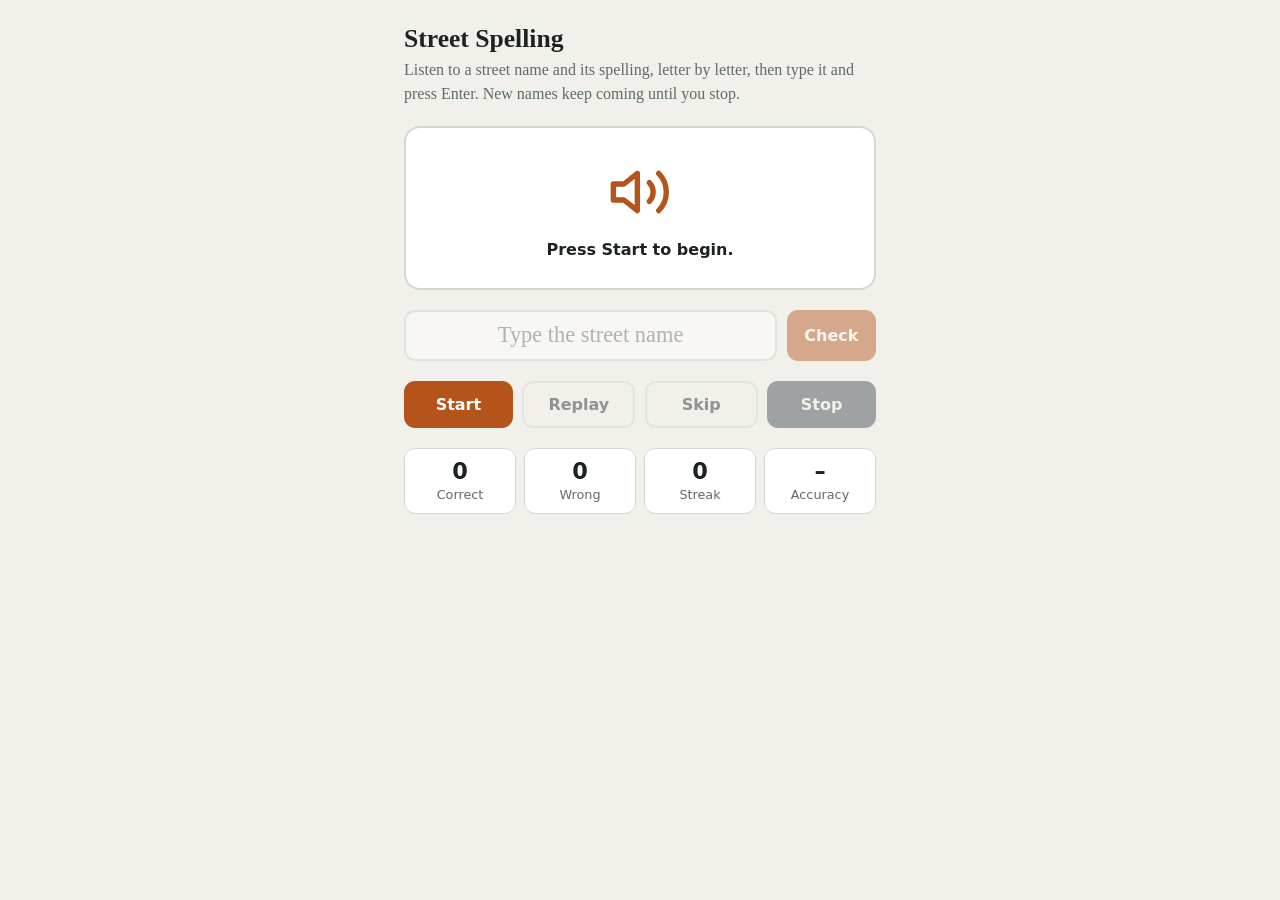
==== street.html @ 39b7fd70 "Chore: adding street spelling exercise." ====
<!DOCTYPE html>
<html lang="en">
<head>
<meta charset="utf-8">
<meta name="viewport" content="width=device-width, initial-scale=1, viewport-fit=cover">
<title>Street Spelling</title>
<style>
:root{
  box-sizing:border-box;
  padding-top:env(safe-area-inset-top,0px);padding-bottom:env(safe-area-inset-bottom,0px);
  --bg:#f1f0ea;--panel:#ffffff;--ink:#1d2321;--muted:#5f6b66;--line:#d3d8d2;
  --accent:#b4531a;--accent-ink:#ffffff;--ok:#1d7a4a;--bad:#b3261e;--stop:#3a4650;
}
@media (prefers-color-scheme:dark){
  :root:not([data-theme="light"]){
    --bg:#121715;--panel:#1b2220;--ink:#e9eeeb;--muted:#9aa8a2;--line:#2c3733;
    --accent:#f0a06a;--accent-ink:#1a0e05;--ok:#4cc38a;--bad:#ff8a80;--stop:#c3ced6;
  }
}
:root[data-theme="dark"]{
  --bg:#121715;--panel:#1b2220;--ink:#e9eeeb;--muted:#9aa8a2;--line:#2c3733;
  --accent:#f0a06a;--accent-ink:#1a0e05;--ok:#4cc38a;--bad:#ff8a80;--stop:#c3ced6;
}
html{scroll-padding-top:env(safe-area-inset-top,0px)}
*,*::before,*::after{box-sizing:inherit}
body{margin:0;background:var(--bg);color:var(--ink);font-family:Georgia,"Times New Roman",serif;min-height:100vh;display:flex;justify-content:center}
main{width:100%;max-width:32rem;padding:1.5rem 1.25rem 2rem;display:flex;flex-direction:column;gap:1.25rem}
h1{font-size:1.6rem;margin:0}
p.sub{margin:.25rem 0 0;color:var(--muted);line-height:1.5}
.stage{background:var(--panel);border:2px solid var(--line);border-radius:1rem;padding:1.5rem 1rem;text-align:center;transition:border-color .2s}
.stage.ok{border-color:var(--ok)}.stage.bad{border-color:var(--bad)}
.speaker{min-height:5rem;display:flex;align-items:center;justify-content:center;font-size:1.9rem;font-weight:700;word-break:break-word}
.speaker.ok{color:var(--ok)}.speaker.bad{color:var(--bad)}
.speaker svg{width:4rem;height:4rem;color:var(--accent)}
.playing svg{animation:pulse .7s ease-in-out infinite alternate}
@keyframes pulse{to{transform:scale(1.18)}}
@media (prefers-reduced-motion:reduce){.playing svg{animation:none}}
.msg{min-height:1.5rem;margin:.5rem 0 0;font-weight:600;font-family:system-ui,"Segoe UI",sans-serif}
.msg.ok{color:var(--ok)}.msg.bad{color:var(--bad)}
.row{display:flex;gap:.6rem}
input{flex:1;min-width:0;font:inherit;font-size:1.4rem;text-align:center;padding:.65rem;border-radius:.7rem;border:2px solid var(--line);background:var(--panel);color:var(--ink)}
input:disabled{opacity:.5}
button{font:inherit;font-family:system-ui,"Segoe UI",sans-serif;font-weight:700;border:0;border-radius:.7rem;padding:.75rem 1.1rem;cursor:pointer;background:var(--accent);color:var(--accent-ink)}
button.alt{background:transparent;color:var(--ink);border:2px solid var(--line)}
button.stop{background:var(--stop);color:var(--bg)}
button:disabled{opacity:.45;cursor:not-allowed}
:focus-visible{outline:3px solid var(--accent);outline-offset:2px}
.controls{display:flex;gap:.6rem;flex-wrap:wrap}
.controls button{flex:1}
.stats{display:grid;grid-template-columns:repeat(4,1fr);gap:.5rem;text-align:center;font-family:system-ui,"Segoe UI",sans-serif}
.stats div{background:var(--panel);border:1px solid var(--line);border-radius:.7rem;padding:.6rem .2rem}
.stats b{display:block;font-size:1.4rem}
.stats span{font-size:.8rem;color:var(--muted)}
.warn{color:var(--bad);font-size:.9rem;display:none;font-family:system-ui,sans-serif}
</style>
</head>
<body>
<main>
  <header>
    <h1>Street Spelling</h1>
    <p class="sub">Listen to a street name and its spelling, letter by letter, then type it and press Enter. New names keep coming until you stop.</p>
  </header>

  <section class="stage" id="stage" aria-live="polite">
    <div class="speaker" id="speaker"></div>
    <p class="msg" id="msg">Press Start to begin.</p>
  </section>

  <p class="warn" id="warn">This browser has no speech synthesis, so no audio can play.</p>

  <div class="row">
    <input id="answer" autocomplete="off" autocapitalize="words" spellcheck="false" aria-label="Spell the street name you heard" placeholder="Type the street name" disabled>
    <button id="check" disabled>Check</button>
  </div>

  <div class="controls">
    <button id="start">Start</button>
    <button id="replay" class="alt" disabled>Replay</button>
    <button id="skip" class="alt" disabled>Skip</button>
    <button id="stop" class="stop" disabled>Stop</button>
  </div>

  <div class="stats" aria-label="Score">
    <div><b id="sCorrect">0</b><span>Correct</span></div>
    <div><b id="sWrong">0</b><span>Wrong</span></div>
    <div><b id="sStreak">0</b><span>Streak</span></div>
    <div><b id="sAcc">–</b><span>Accuracy</span></div>
  </div>
</main>

<script>
(function(){
  var STREETS = ["Main Street","Maple Avenue","Oak Lane","Pine Street","Cedar Drive","Elm Street","Willow Court","Chestnut Street","Sycamore Road","Magnolia Boulevard","Walnut Avenue","Hickory Lane","Juniper Way","Birchwood Drive","Cypress Circle","Dogwood Trail","Rosewood Terrace","Lakeshore Drive","Riverside Avenue","Hillcrest Road","Sunset Boulevard","Broadway","Park Place","Washington Street","Lincoln Avenue","Jefferson Road","Franklin Street","Madison Avenue","Jackson Boulevard","Pennsylvania Avenue","Massachusetts Avenue","Connecticut Avenue","Wisconsin Avenue","Mississippi Street","Tennessee Lane","Kentucky Drive","Louisiana Street","Arkansas Road","Colorado Boulevard","Michigan Avenue","Worcester Street","Gloucester Road","Leicester Square","Greenwich Street","Cambridge Court","Oxford Street","Kensington Road","Wellington Avenue","Mulberry Lane","Blueberry Hill","Strawberry Fields","Meadowbrook Drive","Brookside Court","Foxglove Lane","Heather Way","Orchard Street","Vineyard Road","Harbor View Drive","Lighthouse Lane","Seabreeze Avenue","Wildflower Trail","Thistle Street","Quarry Road","Granite Street","Marble Arch","Silverstone Drive","Goldfinch Lane","Nightingale Road","Bluebird Way","Mockingbird Lane","Pheasant Run","Cobblestone Court","Stonebridge Road","Windsor Terrace","Chancellor Way","Liberty Street","Independence Avenue","Constitution Drive","Prospect Street","Edgewater Boulevard","Fairview Avenue","Rosemary Lane","Lavender Court","Honeysuckle Drive","Primrose Path","Buttercup Lane","Cranberry Street","Raspberry Road","Peachtree Street","Applegate Drive","Beechwood Avenue","Aspen Circle","Redwood Highway","Sequoia Drive","Laurel Canyon Road","Schuylkill Avenue","Rue de la Paix"];
  var $ = function(id){return document.getElementById(id)};
  var stage=$("stage"), speaker=$("speaker"), msg=$("msg"), answer=$("answer");
  var btnStart=$("start"), btnStop=$("stop"), btnReplay=$("replay"), btnCheck=$("check"), btnSkip=$("skip");
  var state={running:false,current:null,waiting:false,correct:0,wrong:0,streak:0,timer:null,bag:[]};
  var synth = window.speechSynthesis;
  var ICON = '<svg viewBox="0 0 24 24" fill="none" stroke="currentColor" stroke-width="2" stroke-linecap="round" stroke-linejoin="round" aria-hidden="true"><path d="M11 5 6 9H2v6h4l5 4V5z"/><path d="M15.5 8.5a5 5 0 0 1 0 7"/><path d="M19 5a10 10 0 0 1 0 14"/></svg>';
  speaker.innerHTML = ICON;

  if(!synth){ $("warn").style.display="block"; btnStart.disabled=true; }

  function norm(s){ return s.toLowerCase().replace(/\s+/g," ").trim(); }

  function nextWord(){
    if(!state.bag.length){
      state.bag = STREETS.slice();
      for(var i=state.bag.length-1;i>0;i--){ var j=Math.floor(Math.random()*(i+1)); var t=state.bag[i]; state.bag[i]=state.bag[j]; state.bag[j]=t; }
      if(state.bag[state.bag.length-1]===state.current){ state.bag.unshift(state.bag.pop()); }
    }
    return state.bag.pop();
  }

  var NAMES = {A:"ay",B:"bee",C:"see",D:"dee",E:"ee",F:"eff",G:"jee",H:"aitch",I:"eye",J:"jay",K:"kay",L:"ell",M:"em",N:"en",O:"oh",P:"pee",Q:"cue",R:"are",S:"ess",T:"tee",U:"you",V:"vee",W:"double you",X:"ex",Y:"why",Z:"zee"};
  var speakToken = 0;

  function say(text, rate, token, done){
    var u = new SpeechSynthesisUtterance(text);
    u.lang="en-US"; u.rate=rate;
    var called=false;
    function next(){ if(called) return; called=true; if(token===speakToken) done(); }
    u.onend = next; u.onerror = next;
    synth.speak(u);
  }

  // Says the name, then spells it letter by letter.
  function speak(text){
    if(!synth) return;
    synth.cancel();
    var token = ++speakToken;
    var chars = text.split("");
    speaker.classList.add("playing");
    say(text, .8, token, function(){
      var i = 0;
      function step(){
        if(token!==speakToken) return;
        if(i>=chars.length){ speaker.classList.remove("playing"); return; }
        var ch = chars[i++];
        if(ch===" "){ setTimeout(step, 300); return; }
        say(/[a-z]/i.test(ch) ? ch.toUpperCase() + "." : ch, 1.05, token, function(){ setTimeout(step, 120); });
      }
      setTimeout(step, 450);
    });
  }

  function resetStage(){
    stage.className="stage";
    speaker.className="speaker";
    speaker.innerHTML = ICON;
  }

  function updateStats(){
    var total = state.correct+state.wrong;
    $("sCorrect").textContent=state.correct;
    $("sWrong").textContent=state.wrong;
    $("sStreak").textContent=state.streak;
    $("sAcc").textContent= total ? Math.round(state.correct/total*100)+"%" : "–";
  }

  function nextRound(){
    if(!state.running) return;
    clearTimeout(state.timer);
    resetStage();
    state.current = nextWord();
    state.waiting = true;
    msg.className="msg"; msg.textContent="Type the street name you heard.";
    answer.value=""; answer.disabled=false;
    btnCheck.disabled=false; btnReplay.disabled=false; btnSkip.disabled=false;
    answer.focus();
    speak(state.current);
  }

  function finish(ok, typed){
    speakToken++; if(synth) synth.cancel(); state.waiting=false; answer.disabled=true;
    btnCheck.disabled=true; btnReplay.disabled=true; btnSkip.disabled=true;
    if(ok){ state.correct++; state.streak++; } else { state.wrong++; state.streak=0; }
    updateStats();
    stage.className="stage "+(ok?"ok":"bad");
    speaker.className="speaker "+(ok?"ok":"bad");
    speaker.textContent = state.current;
    msg.className="msg "+(ok?"ok":"bad");
    msg.textContent = ok ? "Correct!" : (typed ? "Not quite. You typed \""+typed+"\"." : "Skipped. Here's the spelling.");
    state.timer = setTimeout(nextRound, ok?1200:2800);
  }

  function check(){
    if(!state.running || !state.waiting) return;
    var typed = answer.value.trim();
    if(!typed){ msg.className="msg bad"; msg.textContent="Type what you heard first, or press Skip."; return; }
    finish(norm(typed)===norm(state.current), typed);
  }

  function start(){
    state.running=true; state.correct=state.wrong=state.streak=0; state.bag=[]; state.current=null; updateStats();
    btnStart.disabled=true; btnStop.disabled=false;
    nextRound();
  }

  function stop(){
    state.running=false; state.waiting=false;
    clearTimeout(state.timer);
    speakToken++; if(synth) synth.cancel();
    resetStage();
    answer.value=""; answer.disabled=true;
    btnCheck.disabled=true; btnReplay.disabled=true; btnSkip.disabled=true;
    btnStart.disabled=false; btnStop.disabled=true;
    var total=state.correct+state.wrong;
    msg.className="msg";
    msg.textContent = total ? "Stopped. "+state.correct+" of "+total+" correct." : "Stopped.";
  }

  btnStart.addEventListener("click", start);
  btnStop.addEventListener("click", stop);
  btnReplay.addEventListener("click", function(){ if(state.waiting){ speak(state.current); answer.focus(); } });
  btnSkip.addEventListener("click", function(){ if(state.waiting) finish(false, ""); });
  btnCheck.addEventListener("click", check);
  answer.addEventListener("keydown", function(e){ if(e.key==="Enter"){ e.preventDefault(); check(); } });
  if(synth && synth.getVoices) synth.getVoices();
})();
</script>
</body>
</html>
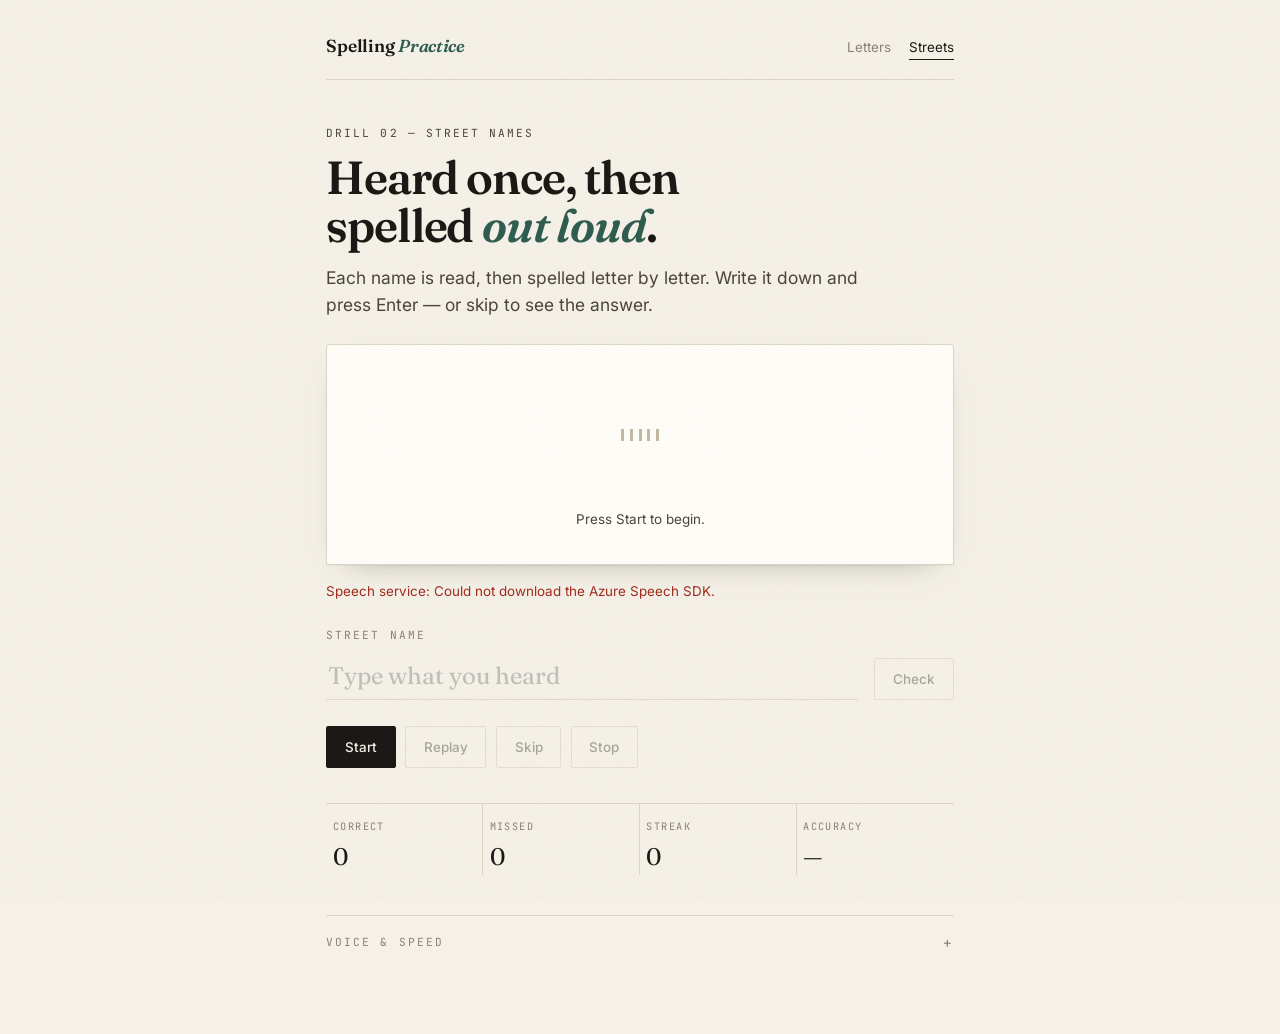
==== commit 433490f7: "New version" ====
--- a/street.html
+++ b/street.html
@@ -3,103 +3,87 @@
 <head>
 <meta charset="utf-8">
 <meta name="viewport" content="width=device-width, initial-scale=1, viewport-fit=cover">
-<title>Street Spelling</title>
-<style>
-:root{
-  box-sizing:border-box;
-  padding-top:env(safe-area-inset-top,0px);padding-bottom:env(safe-area-inset-bottom,0px);
-  --bg:#f1f0ea;--panel:#ffffff;--ink:#1d2321;--muted:#5f6b66;--line:#d3d8d2;
-  --accent:#b4531a;--accent-ink:#ffffff;--ok:#1d7a4a;--bad:#b3261e;--stop:#3a4650;
-}
-@media (prefers-color-scheme:dark){
-  :root:not([data-theme="light"]){
-    --bg:#121715;--panel:#1b2220;--ink:#e9eeeb;--muted:#9aa8a2;--line:#2c3733;
-    --accent:#f0a06a;--accent-ink:#1a0e05;--ok:#4cc38a;--bad:#ff8a80;--stop:#c3ced6;
-  }
-}
-:root[data-theme="dark"]{
-  --bg:#121715;--panel:#1b2220;--ink:#e9eeeb;--muted:#9aa8a2;--line:#2c3733;
-  --accent:#f0a06a;--accent-ink:#1a0e05;--ok:#4cc38a;--bad:#ff8a80;--stop:#c3ced6;
-}
-html{scroll-padding-top:env(safe-area-inset-top,0px)}
-*,*::before,*::after{box-sizing:inherit}
-body{margin:0;background:var(--bg);color:var(--ink);font-family:Georgia,"Times New Roman",serif;min-height:100vh;display:flex;justify-content:center}
-main{width:100%;max-width:32rem;padding:1.5rem 1.25rem 2rem;display:flex;flex-direction:column;gap:1.25rem}
-h1{font-size:1.6rem;margin:0}
-p.sub{margin:.25rem 0 0;color:var(--muted);line-height:1.5}
-.stage{background:var(--panel);border:2px solid var(--line);border-radius:1rem;padding:1.5rem 1rem;text-align:center;transition:border-color .2s}
-.stage.ok{border-color:var(--ok)}.stage.bad{border-color:var(--bad)}
-.speaker{min-height:5rem;display:flex;align-items:center;justify-content:center;font-size:1.9rem;font-weight:700;word-break:break-word}
-.speaker.ok{color:var(--ok)}.speaker.bad{color:var(--bad)}
-.speaker svg{width:4rem;height:4rem;color:var(--accent)}
-.playing svg{animation:pulse .7s ease-in-out infinite alternate}
-@keyframes pulse{to{transform:scale(1.18)}}
-@media (prefers-reduced-motion:reduce){.playing svg{animation:none}}
-.msg{min-height:1.5rem;margin:.5rem 0 0;font-weight:600;font-family:system-ui,"Segoe UI",sans-serif}
-.msg.ok{color:var(--ok)}.msg.bad{color:var(--bad)}
-.row{display:flex;gap:.6rem}
-input{flex:1;min-width:0;font:inherit;font-size:1.4rem;text-align:center;padding:.65rem;border-radius:.7rem;border:2px solid var(--line);background:var(--panel);color:var(--ink)}
-input:disabled{opacity:.5}
-button{font:inherit;font-family:system-ui,"Segoe UI",sans-serif;font-weight:700;border:0;border-radius:.7rem;padding:.75rem 1.1rem;cursor:pointer;background:var(--accent);color:var(--accent-ink)}
-button.alt{background:transparent;color:var(--ink);border:2px solid var(--line)}
-button.stop{background:var(--stop);color:var(--bg)}
-button:disabled{opacity:.45;cursor:not-allowed}
-:focus-visible{outline:3px solid var(--accent);outline-offset:2px}
-.controls{display:flex;gap:.6rem;flex-wrap:wrap}
-.controls button{flex:1}
-.stats{display:grid;grid-template-columns:repeat(4,1fr);gap:.5rem;text-align:center;font-family:system-ui,"Segoe UI",sans-serif}
-.stats div{background:var(--panel);border:1px solid var(--line);border-radius:.7rem;padding:.6rem .2rem}
-.stats b{display:block;font-size:1.4rem}
-.stats span{font-size:.8rem;color:var(--muted)}
-.warn{color:var(--bad);font-size:.9rem;display:none;font-family:system-ui,sans-serif}
-</style>
+<title>Streets — Spelling Practice</title>
+<link rel="icon" href="favicon.svg" type="image/svg+xml">
+<link rel="preconnect" href="https://fonts.googleapis.com">
+<link rel="preconnect" href="https://fonts.gstatic.com" crossorigin>
+<link rel="stylesheet" href="https://fonts.googleapis.com/css2?family=Fraunces:ital,opsz,wght@0,9..144,500;0,9..144,600;1,9..144,600&family=Inter:wght@400;500&family=JetBrains+Mono:wght@400;500&display=swap">
+<link rel="stylesheet" href="app.css">
 </head>
-<body>
-<main>
-  <header>
-    <h1>Street Spelling</h1>
-    <p class="sub">Listen to a street name and its spelling, letter by letter, then type it and press Enter. New names keep coming until you stop.</p>
+<body data-page="street">
+<div class="grain" aria-hidden="true"></div>
+
+<div class="shell">
+  <header class="masthead">
+    <a class="wordmark" href="index.html">Spelling <em>Practice</em></a>
+    <nav>
+      <a href="index.html">Letters</a>
+      <a href="street.html" aria-current="page">Streets</a>
+    </nav>
   </header>
 
-  <section class="stage" id="stage" aria-live="polite">
-    <div class="speaker" id="speaker"></div>
-    <p class="msg" id="msg">Press Start to begin.</p>
-  </section>
-
-  <p class="warn" id="warn">This browser has no speech synthesis, so no audio can play.</p>
-
-  <div class="row">
-    <input id="answer" autocomplete="off" autocapitalize="words" spellcheck="false" aria-label="Spell the street name you heard" placeholder="Type the street name" disabled>
-    <button id="check" disabled>Check</button>
-  </div>
-
-  <div class="controls">
-    <button id="start">Start</button>
-    <button id="replay" class="alt" disabled>Replay</button>
-    <button id="skip" class="alt" disabled>Skip</button>
-    <button id="stop" class="stop" disabled>Stop</button>
-  </div>
-
-  <div class="stats" aria-label="Score">
-    <div><b id="sCorrect">0</b><span>Correct</span></div>
-    <div><b id="sWrong">0</b><span>Wrong</span></div>
-    <div><b id="sStreak">0</b><span>Streak</span></div>
-    <div><b id="sAcc">–</b><span>Accuracy</span></div>
-  </div>
-</main>
-
+  <main>
+    <section class="intro rise">
+      <p class="eyebrow">Drill 02 — Street names</p>
+      <h1>Heard once, then spelled <em>out loud</em>.</h1>
+      <p>Each name is read, then spelled letter by letter. Write it down and press Enter — or skip to see the answer.</p>
+    </section>
+
+    <section class="stage rise" id="stage" data-state="idle" aria-live="polite">
+      <div class="cue">
+        <div class="wave" aria-hidden="true"><i></i><i></i><i></i><i></i><i></i></div>
+        <span class="answer-reveal word" id="reveal"></span>
+      </div>
+      <p class="prompt" id="msg">Press Start to begin.</p>
+    </section>
+
+    <p class="warn" id="warn">No speech engine is available, so no audio can play.</p>
+
+    <div class="answer rise">
+      <label for="answer-street">
+        <span class="eyebrow">Street name</span>
+        <input type="text" id="answer-street" autocomplete="off" autocapitalize="words" spellcheck="false" placeholder="Type what you heard" disabled>
+      </label>
+      <button id="check" disabled>Check</button>
+    </div>
+
+    <div class="controls">
+      <button id="start" class="primary">Start</button>
+      <button id="replay" disabled>Replay</button>
+      <button id="skip" disabled>Skip</button>
+      <button id="stop" disabled>Stop</button>
+    </div>
+
+    <dl class="scoreboard">
+      <div><dt>Correct</dt><dd id="sCorrect">0</dd></div>
+      <div><dt>Missed</dt><dd id="sWrong">0</dd></div>
+      <div><dt>Streak</dt><dd id="sStreak">0</dd></div>
+      <div><dt>Accuracy</dt><dd id="sAcc">—</dd></div>
+    </dl>
+
+    <div id="voice-settings"></div>
+  </main>
+</div>
+
+<script src="speech-config.js"></script>
+<script src="speech.js"></script>
+<script src="settings.js"></script>
 <script>
 (function(){
   var STREETS = ["Main Street","Maple Avenue","Oak Lane","Pine Street","Cedar Drive","Elm Street","Willow Court","Chestnut Street","Sycamore Road","Magnolia Boulevard","Walnut Avenue","Hickory Lane","Juniper Way","Birchwood Drive","Cypress Circle","Dogwood Trail","Rosewood Terrace","Lakeshore Drive","Riverside Avenue","Hillcrest Road","Sunset Boulevard","Broadway","Park Place","Washington Street","Lincoln Avenue","Jefferson Road","Franklin Street","Madison Avenue","Jackson Boulevard","Pennsylvania Avenue","Massachusetts Avenue","Connecticut Avenue","Wisconsin Avenue","Mississippi Street","Tennessee Lane","Kentucky Drive","Louisiana Street","Arkansas Road","Colorado Boulevard","Michigan Avenue","Worcester Street","Gloucester Road","Leicester Square","Greenwich Street","Cambridge Court","Oxford Street","Kensington Road","Wellington Avenue","Mulberry Lane","Blueberry Hill","Strawberry Fields","Meadowbrook Drive","Brookside Court","Foxglove Lane","Heather Way","Orchard Street","Vineyard Road","Harbor View Drive","Lighthouse Lane","Seabreeze Avenue","Wildflower Trail","Thistle Street","Quarry Road","Granite Street","Marble Arch","Silverstone Drive","Goldfinch Lane","Nightingale Road","Bluebird Way","Mockingbird Lane","Pheasant Run","Cobblestone Court","Stonebridge Road","Windsor Terrace","Chancellor Way","Liberty Street","Independence Avenue","Constitution Drive","Prospect Street","Edgewater Boulevard","Fairview Avenue","Rosemary Lane","Lavender Court","Honeysuckle Drive","Primrose Path","Buttercup Lane","Cranberry Street","Raspberry Road","Peachtree Street","Applegate Drive","Beechwood Avenue","Aspen Circle","Redwood Highway","Sequoia Drive","Laurel Canyon Road","Schuylkill Avenue","Rue de la Paix"];
   var $ = function(id){return document.getElementById(id)};
-  var stage=$("stage"), speaker=$("speaker"), msg=$("msg"), answer=$("answer");
+  var stage=$("stage"), reveal=$("reveal"), msg=$("msg"), answer=$("answer-street");
   var btnStart=$("start"), btnStop=$("stop"), btnReplay=$("replay"), btnCheck=$("check"), btnSkip=$("skip");
   var state={running:false,current:null,waiting:false,correct:0,wrong:0,streak:0,timer:null,bag:[]};
-  var synth = window.speechSynthesis;
-  var ICON = '<svg viewBox="0 0 24 24" fill="none" stroke="currentColor" stroke-width="2" stroke-linecap="round" stroke-linejoin="round" aria-hidden="true"><path d="M11 5 6 9H2v6h4l5 4V5z"/><path d="M15.5 8.5a5 5 0 0 1 0 7"/><path d="M19 5a10 10 0 0 1 0 14"/></svg>';
-  speaker.innerHTML = ICON;
-
-  if(!synth){ $("warn").style.display="block"; btnStart.disabled=true; }
+  var speech = window.Speech;
+
+  if(!speech || !speech.isSupported()){ $("warn").style.display="block"; btnStart.disabled=true; }
+
+  window.SPEECH_CONFIG.onError = function(err){
+    var warn = $("warn");
+    warn.textContent = "Speech service: " + (err && err.message ? err.message : err);
+    warn.style.display = "block";
+  };
 
   function norm(s){ return s.toLowerCase().replace(/\s+/g," ").trim(); }
 
@@ -112,42 +96,33 @@
     return state.bag.pop();
   }
 
-  var NAMES = {A:"ay",B:"bee",C:"see",D:"dee",E:"ee",F:"eff",G:"jee",H:"aitch",I:"eye",J:"jay",K:"kay",L:"ell",M:"em",N:"en",O:"oh",P:"pee",Q:"cue",R:"are",S:"ess",T:"tee",U:"you",V:"vee",W:"double you",X:"ex",Y:"why",Z:"zee"};
   var speakToken = 0;
 
-  function say(text, rate, token, done){
-    var u = new SpeechSynthesisUtterance(text);
-    u.lang="en-US"; u.rate=rate;
-    var called=false;
-    function next(){ if(called) return; called=true; if(token===speakToken) done(); }
-    u.onend = next; u.onerror = next;
-    synth.speak(u);
-  }
+  function delay(ms){ return new Promise(function(resolve){ setTimeout(resolve, ms); }); }
 
   // Says the name, then spells it letter by letter.
   function speak(text){
-    if(!synth) return;
-    synth.cancel();
+    if(!speech || !speech.isSupported()) return;
+    speech.cancel();
     var token = ++speakToken;
     var chars = text.split("");
-    speaker.classList.add("playing");
-    say(text, .8, token, function(){
-      var i = 0;
-      function step(){
-        if(token!==speakToken) return;
-        if(i>=chars.length){ speaker.classList.remove("playing"); return; }
-        var ch = chars[i++];
-        if(ch===" "){ setTimeout(step, 300); return; }
-        say(/[a-z]/i.test(ch) ? ch.toUpperCase() + "." : ch, 1.05, token, function(){ setTimeout(step, 120); });
-      }
-      setTimeout(step, 450);
+    var i = 0;
+    stage.dataset.state = "playing";
+
+    function step(){
+      if(token!==speakToken || i>=chars.length) return Promise.resolve();
+      var ch = chars[i++];
+      if(ch===" ") return delay(300).then(step);
+      return speech.speak(ch, {rate:1.05, asCharacters:true}).then(function(finished){
+        if(finished) return delay(120).then(step);
+      });
+    }
+
+    speech.speak(text, {rate:.9}).then(function(finished){
+      if(finished) return delay(450).then(step);
+    }).then(function(){
+      if(token===speakToken && stage.dataset.state==="playing") stage.dataset.state = "listening";
     });
-  }
-
-  function resetStage(){
-    stage.className="stage";
-    speaker.className="speaker";
-    speaker.innerHTML = ICON;
   }
 
   function updateStats(){
@@ -155,16 +130,16 @@
     $("sCorrect").textContent=state.correct;
     $("sWrong").textContent=state.wrong;
     $("sStreak").textContent=state.streak;
-    $("sAcc").textContent= total ? Math.round(state.correct/total*100)+"%" : "–";
+    $("sAcc").textContent= total ? Math.round(state.correct/total*100)+"%" : "—";
   }
 
   function nextRound(){
     if(!state.running) return;
     clearTimeout(state.timer);
-    resetStage();
+    reveal.textContent = "";
     state.current = nextWord();
     state.waiting = true;
-    msg.className="msg"; msg.textContent="Type the street name you heard.";
+    msg.textContent = "Type the street name you heard.";
     answer.value=""; answer.disabled=false;
     btnCheck.disabled=false; btnReplay.disabled=false; btnSkip.disabled=false;
     answer.focus();
@@ -172,22 +147,20 @@
   }
 
   function finish(ok, typed){
-    speakToken++; if(synth) synth.cancel(); state.waiting=false; answer.disabled=true;
+    speakToken++; if(speech) speech.cancel(); state.waiting=false; answer.disabled=true;
     btnCheck.disabled=true; btnReplay.disabled=true; btnSkip.disabled=true;
     if(ok){ state.correct++; state.streak++; } else { state.wrong++; state.streak=0; }
     updateStats();
-    stage.className="stage "+(ok?"ok":"bad");
-    speaker.className="speaker "+(ok?"ok":"bad");
-    speaker.textContent = state.current;
-    msg.className="msg "+(ok?"ok":"bad");
-    msg.textContent = ok ? "Correct!" : (typed ? "Not quite. You typed \""+typed+"\"." : "Skipped. Here's the spelling.");
+    stage.dataset.state = ok ? "ok" : "bad";
+    reveal.textContent = state.current;
+    msg.textContent = ok ? "Correct." : (typed ? "You typed “" + typed + "”." : "Skipped.");
     state.timer = setTimeout(nextRound, ok?1200:2800);
   }
 
   function check(){
     if(!state.running || !state.waiting) return;
     var typed = answer.value.trim();
-    if(!typed){ msg.className="msg bad"; msg.textContent="Type what you heard first, or press Skip."; return; }
+    if(!typed){ msg.textContent="Type what you heard first, or press Skip."; return; }
     finish(norm(typed)===norm(state.current), typed);
   }
 
@@ -200,14 +173,14 @@
   function stop(){
     state.running=false; state.waiting=false;
     clearTimeout(state.timer);
-    speakToken++; if(synth) synth.cancel();
-    resetStage();
+    speakToken++; if(speech) speech.cancel();
+    stage.dataset.state = "idle";
+    reveal.textContent = "";
     answer.value=""; answer.disabled=true;
     btnCheck.disabled=true; btnReplay.disabled=true; btnSkip.disabled=true;
     btnStart.disabled=false; btnStop.disabled=true;
     var total=state.correct+state.wrong;
-    msg.className="msg";
-    msg.textContent = total ? "Stopped. "+state.correct+" of "+total+" correct." : "Stopped.";
+    msg.textContent = total ? "Stopped — " + state.correct + " of " + total + " correct." : "Stopped.";
   }
 
   btnStart.addEventListener("click", start);
@@ -216,7 +189,12 @@
   btnSkip.addEventListener("click", function(){ if(state.waiting) finish(false, ""); });
   btnCheck.addEventListener("click", check);
   answer.addEventListener("keydown", function(e){ if(e.key==="Enter"){ e.preventDefault(); check(); } });
-  if(synth && synth.getVoices) synth.getVoices();
+
+  window.SpeechSettings.mount($("voice-settings"), {
+    onChange: function(){ if(state.waiting) speak(state.current); else speech.speak("Oxford Street", {rate:.9}); }
+  });
+
+  if(speech) speech.prime();
 })();
 </script>
 </body>
--- a/app.css
+++ b/app.css
@@ -0,0 +1,594 @@
+/* Shared shell for the spelling drills: warm paper, ink rules, one accent. */
+
+:root {
+  color-scheme: light dark;
+
+  --paper: #f5f1e8;
+  --panel: #fffdf8;
+  --ink: #1b1915;
+  --ink-soft: #4a453c;
+  --muted: #8a8275;
+  --rule: #ddd5c5;
+  --rule-strong: #c4b9a3;
+  --accent: #b2451c;
+  --accent-ink: #fffdf8;
+  --ok: #2d6a4a;
+  --bad: #a32c1e;
+
+  --shadow: 0 1px 0 rgb(27 25 21 / 4%), 0 12px 32px -24px rgb(27 25 21 / 55%);
+  --ease: cubic-bezier(0.22, 0.61, 0.36, 1);
+
+  --step--1: clamp(0.78rem, 0.76rem + 0.1vw, 0.84rem);
+  --step-0: clamp(1rem, 0.97rem + 0.15vw, 1.09rem);
+  --step-1: clamp(1.2rem, 1.1rem + 0.5vw, 1.5rem);
+  --step-3: clamp(1.9rem, 1.5rem + 2vw, 2.9rem);
+}
+
+[data-page="street"] {
+  --accent: #2f5d4f;
+}
+
+@media (prefers-color-scheme: dark) {
+  :root {
+    --paper: #14130f;
+    --panel: #1c1a15;
+    --ink: #efeade;
+    --ink-soft: #c6bfae;
+    --muted: #8d8574;
+    --rule: #302c24;
+    --rule-strong: #46402f;
+    --accent: #e09158;
+    --accent-ink: #14130f;
+    --ok: #6fbf92;
+    --bad: #ef8d7e;
+    --shadow: 0 1px 0 rgb(0 0 0 / 30%), 0 16px 40px -28px rgb(0 0 0 / 90%);
+  }
+  [data-page="street"] {
+    --accent: #7fc0a5;
+  }
+}
+
+*,
+*::before,
+*::after {
+  box-sizing: border-box;
+}
+
+body {
+  margin: 0;
+  min-height: 100svh;
+  padding: env(safe-area-inset-top) env(safe-area-inset-right) env(safe-area-inset-bottom) env(safe-area-inset-left);
+  background: var(--paper);
+  color: var(--ink);
+  font-family: Inter, "Segoe UI", system-ui, sans-serif;
+  font-size: var(--step-0);
+  line-height: 1.55;
+  -webkit-font-smoothing: antialiased;
+}
+
+/* Photographic grain so the flat colours do not read as sterile. */
+.grain {
+  position: fixed;
+  inset: 0;
+  z-index: 50;
+  pointer-events: none;
+  opacity: 0.045;
+  mix-blend-mode: multiply;
+  background-image: url("data:image/svg+xml,%3Csvg xmlns='http://www.w3.org/2000/svg' width='160' height='160'%3E%3Cfilter id='n'%3E%3CfeTurbulence type='fractalNoise' baseFrequency='0.85' numOctaves='3' stitchTiles='stitch'/%3E%3C/filter%3E%3Crect width='100%25' height='100%25' filter='url(%23n)'/%3E%3C/svg%3E");
+}
+
+@media (prefers-color-scheme: dark) {
+  .grain {
+    mix-blend-mode: screen;
+    opacity: 0.06;
+  }
+}
+
+.shell {
+  width: min(42rem, 100%);
+  margin-inline: auto;
+  padding: 1.5rem 1.4rem 4rem;
+}
+
+/* Masthead ---------------------------------------------------------------- */
+
+.masthead {
+  display: flex;
+  align-items: baseline;
+  justify-content: space-between;
+  gap: 1rem;
+  padding-block: 0.5rem 1.2rem;
+  border-bottom: 1px solid var(--rule);
+}
+
+.wordmark {
+  font-family: Fraunces, Georgia, serif;
+  font-size: var(--step-0);
+  font-weight: 600;
+  letter-spacing: -0.015em;
+  color: inherit;
+  text-decoration: none;
+}
+
+.wordmark em {
+  font-style: italic;
+  color: var(--accent);
+}
+
+.masthead nav {
+  display: flex;
+  gap: 1.1rem;
+  font-size: var(--step--1);
+}
+
+.masthead nav a {
+  position: relative;
+  color: var(--muted);
+  text-decoration: none;
+  padding-block: 0.15rem;
+  transition: color 0.2s var(--ease);
+}
+
+.masthead nav a::after {
+  content: "";
+  position: absolute;
+  inset-inline: 0;
+  bottom: 0;
+  height: 1px;
+  background: currentColor;
+  transform: scaleX(0);
+  transform-origin: left;
+  transition: transform 0.25s var(--ease);
+}
+
+.masthead nav a:hover,
+.masthead nav a[aria-current="page"] {
+  color: var(--ink);
+}
+
+.masthead nav a:hover::after,
+.masthead nav a[aria-current="page"]::after {
+  transform: scaleX(1);
+}
+
+/* Headings ---------------------------------------------------------------- */
+
+.eyebrow {
+  margin: 0;
+  font-family: "JetBrains Mono", ui-monospace, monospace;
+  font-size: 0.7rem;
+  letter-spacing: 0.18em;
+  text-transform: uppercase;
+  color: var(--muted);
+}
+
+.intro {
+  padding-block: 2rem 1.6rem;
+}
+
+.intro h1 {
+  margin: 0.7rem 0 0;
+  font-family: Fraunces, Georgia, serif;
+  font-size: var(--step-3);
+  font-weight: 600;
+  line-height: 1.05;
+  letter-spacing: -0.025em;
+  text-wrap: balance;
+}
+
+.intro h1 em {
+  font-style: italic;
+  color: var(--accent);
+}
+
+.intro p {
+  max-width: 34rem;
+  margin: 0.8rem 0 0;
+  color: var(--ink-soft);
+}
+
+/* Stage ------------------------------------------------------------------- */
+
+.stage {
+  position: relative;
+  background: var(--panel);
+  border: 1px solid var(--rule);
+  border-radius: 2px;
+  box-shadow: var(--shadow);
+  padding: 2.4rem 1.5rem 1.8rem;
+  text-align: center;
+  transition: border-color 0.3s var(--ease);
+}
+
+.stage::before {
+  content: "";
+  position: absolute;
+  inset-inline: 0;
+  top: 0;
+  height: 2px;
+  background: var(--accent);
+  transform: scaleX(0);
+  transform-origin: left;
+  transition: transform 0.4s var(--ease);
+}
+
+.stage[data-state="playing"]::before {
+  transform: scaleX(1);
+}
+
+.stage[data-state="ok"] {
+  border-color: var(--ok);
+}
+
+.stage[data-state="bad"] {
+  border-color: var(--bad);
+}
+
+.cue {
+  display: grid;
+  place-items: center;
+  min-height: 6.5rem;
+}
+
+.wave {
+  display: flex;
+  align-items: center;
+  gap: 0.35rem;
+  height: 3rem;
+}
+
+.wave i {
+  display: block;
+  width: 3px;
+  height: 100%;
+  background: var(--rule-strong);
+  transform: scaleY(0.25);
+  transition: transform 0.3s var(--ease), background-color 0.3s var(--ease);
+}
+
+.stage[data-state="playing"] .wave i {
+  background: var(--accent);
+}
+
+@media (prefers-reduced-motion: no-preference) {
+  .stage[data-state="playing"] .wave i {
+    animation: bounce 0.9s var(--ease) infinite alternate;
+  }
+  .wave i:nth-child(1) { animation-delay: -0.5s; }
+  .wave i:nth-child(2) { animation-delay: -0.2s; }
+  .wave i:nth-child(3) { animation-delay: -0.75s; }
+  .wave i:nth-child(4) { animation-delay: -0.35s; }
+  .wave i:nth-child(5) { animation-delay: -0.6s; }
+}
+
+@keyframes bounce {
+  from { transform: scaleY(0.2); }
+  to { transform: scaleY(1); }
+}
+
+.answer-reveal {
+  display: none;
+  font-family: Fraunces, Georgia, serif;
+  font-weight: 600;
+  letter-spacing: -0.03em;
+  line-height: 1;
+  text-wrap: balance;
+}
+
+.answer-reveal.letter {
+  font-size: clamp(3.5rem, 16vw, 6rem);
+}
+
+.answer-reveal.word {
+  font-size: var(--step-3);
+  letter-spacing: -0.02em;
+}
+
+.stage[data-state="ok"] .answer-reveal,
+.stage[data-state="bad"] .answer-reveal {
+  display: block;
+}
+
+.stage[data-state="ok"] .wave,
+.stage[data-state="bad"] .wave {
+  display: none;
+}
+
+.stage[data-state="ok"] .answer-reveal { color: var(--ok); }
+.stage[data-state="bad"] .answer-reveal { color: var(--bad); }
+
+@media (prefers-reduced-motion: no-preference) {
+  .stage[data-state="ok"] .answer-reveal,
+  .stage[data-state="bad"] .answer-reveal {
+    animation: settle 0.45s var(--ease) both;
+  }
+}
+
+@keyframes settle {
+  from { opacity: 0; transform: translateY(0.4rem) scale(0.97); }
+  to { opacity: 1; transform: none; }
+}
+
+.prompt {
+  min-height: 1.6rem;
+  margin: 1.4rem 0 0;
+  font-size: var(--step--1);
+  color: var(--ink-soft);
+}
+
+.stage[data-state="ok"] .prompt { color: var(--ok); }
+.stage[data-state="bad"] .prompt { color: var(--bad); }
+
+.warn {
+  display: none;
+  margin: 1rem 0 0;
+  font-size: var(--step--1);
+  color: var(--bad);
+}
+
+/* Answer + controls ------------------------------------------------------- */
+
+.answer {
+  display: flex;
+  align-items: flex-end;
+  gap: 1rem;
+  margin-top: 1.6rem;
+}
+
+.answer label {
+  flex: 1;
+  display: block;
+}
+
+.answer .eyebrow {
+  display: block;
+  margin-bottom: 0.4rem;
+}
+
+input[type="text"] {
+  width: 100%;
+  font: inherit;
+  font-family: Fraunces, Georgia, serif;
+  font-size: var(--step-1);
+  color: var(--ink);
+  background: transparent;
+  border: 0;
+  border-bottom: 1px solid var(--rule-strong);
+  border-radius: 0;
+  padding: 0.35rem 0.1rem;
+  transition: border-color 0.2s var(--ease);
+}
+
+input[type="text"]:focus {
+  outline: none;
+  border-bottom-color: var(--accent);
+}
+
+input[type="text"]:disabled {
+  opacity: 0.4;
+}
+
+input#answer-letter {
+  text-align: center;
+  text-transform: uppercase;
+  letter-spacing: 0.1em;
+}
+
+.controls {
+  display: flex;
+  flex-wrap: wrap;
+  gap: 0.6rem;
+  margin-top: 1.6rem;
+}
+
+button {
+  font: inherit;
+  font-size: var(--step--1);
+  font-weight: 500;
+  color: var(--ink);
+  background: transparent;
+  border: 1px solid var(--rule-strong);
+  border-radius: 2px;
+  padding: 0.6rem 1.1rem;
+  cursor: pointer;
+  transition: transform 0.15s var(--ease), border-color 0.2s var(--ease), color 0.2s var(--ease), background-color 0.2s var(--ease);
+}
+
+button:hover:not(:disabled) {
+  border-color: var(--ink);
+}
+
+button:active:not(:disabled) {
+  transform: translateY(1px);
+}
+
+button.primary {
+  background: var(--ink);
+  border-color: var(--ink);
+  color: var(--paper);
+}
+
+button.primary:hover:not(:disabled) {
+  background: var(--accent);
+  border-color: var(--accent);
+  color: var(--accent-ink);
+}
+
+button:disabled {
+  opacity: 0.35;
+  cursor: not-allowed;
+}
+
+:focus-visible {
+  outline: 2px solid var(--accent);
+  outline-offset: 3px;
+}
+
+/* Scoreboard -------------------------------------------------------------- */
+
+.scoreboard {
+  display: grid;
+  grid-template-columns: repeat(4, 1fr);
+  margin: 2.2rem 0 0;
+  border-top: 1px solid var(--rule);
+}
+
+.scoreboard > div {
+  padding: 0.9rem 0.4rem 0;
+  border-right: 1px solid var(--rule);
+}
+
+.scoreboard > div:last-child {
+  border-right: 0;
+}
+
+.scoreboard dt {
+  font-family: "JetBrains Mono", ui-monospace, monospace;
+  font-size: 0.64rem;
+  letter-spacing: 0.14em;
+  text-transform: uppercase;
+  color: var(--muted);
+}
+
+.scoreboard dd {
+  margin: 0.2rem 0 0;
+  font-family: Fraunces, Georgia, serif;
+  font-size: var(--step-1);
+  font-variant-numeric: tabular-nums;
+}
+
+/* Voice panel ------------------------------------------------------------- */
+
+.voice-panel {
+  margin-top: 2.5rem;
+  border-top: 1px solid var(--rule);
+}
+
+.voice-panel > summary {
+  display: flex;
+  align-items: center;
+  justify-content: space-between;
+  gap: 1rem;
+  padding: 1rem 0;
+  cursor: pointer;
+  list-style: none;
+  font-family: "JetBrains Mono", ui-monospace, monospace;
+  font-size: 0.7rem;
+  letter-spacing: 0.18em;
+  text-transform: uppercase;
+  color: var(--muted);
+}
+
+.voice-panel > summary::-webkit-details-marker {
+  display: none;
+}
+
+.voice-panel > summary:hover {
+  color: var(--ink);
+}
+
+.voice-panel > summary .sign {
+  font-size: 0.9rem;
+  transition: transform 0.25s var(--ease);
+}
+
+.voice-panel[open] > summary .sign {
+  transform: rotate(45deg);
+}
+
+.voice-fields {
+  display: grid;
+  gap: 1.3rem;
+  padding-bottom: 1.6rem;
+}
+
+.field span {
+  display: block;
+  font-family: "JetBrains Mono", ui-monospace, monospace;
+  font-size: 0.64rem;
+  letter-spacing: 0.14em;
+  text-transform: uppercase;
+  color: var(--muted);
+  margin-bottom: 0.5rem;
+}
+
+select {
+  width: 100%;
+  font: inherit;
+  font-size: var(--step--1);
+  color: var(--ink);
+  background: var(--panel);
+  border: 1px solid var(--rule-strong);
+  border-radius: 2px;
+  padding: 0.55rem 0.6rem;
+}
+
+select:disabled {
+  opacity: 0.45;
+}
+
+.stepper {
+  display: flex;
+  align-items: center;
+  gap: 0.7rem;
+}
+
+.stepper button {
+  width: 2.2rem;
+  padding: 0.35rem 0;
+  text-align: center;
+  font-size: var(--step-0);
+  line-height: 1;
+}
+
+.stepper input[type="range"] {
+  flex: 1;
+  min-width: 0;
+  accent-color: var(--accent);
+}
+
+.stepper output {
+  font-family: "JetBrains Mono", ui-monospace, monospace;
+  font-size: var(--step--1);
+  font-variant-numeric: tabular-nums;
+  color: var(--ink-soft);
+  min-width: 3.1rem;
+  text-align: right;
+}
+
+.voice-note {
+  margin: 0;
+  font-size: var(--step--1);
+  color: var(--muted);
+}
+
+/* Entrance ---------------------------------------------------------------- */
+
+@media (prefers-reduced-motion: no-preference) {
+  .rise {
+    animation: rise 0.6s var(--ease) both;
+  }
+  .rise:nth-of-type(2) { animation-delay: 0.06s; }
+  .rise:nth-of-type(3) { animation-delay: 0.12s; }
+}
+
+@keyframes rise {
+  from { opacity: 0; transform: translateY(0.75rem); }
+  to { opacity: 1; transform: none; }
+}
+
+@media (max-width: 30rem) {
+  .scoreboard {
+    grid-template-columns: repeat(2, 1fr);
+  }
+  .scoreboard > div:nth-child(2n) {
+    border-right: 0;
+  }
+  .scoreboard > div:nth-child(n + 3) {
+    border-top: 1px solid var(--rule);
+    padding-top: 0.9rem;
+  }
+  .controls button {
+    flex: 1 1 8rem;
+  }
+}
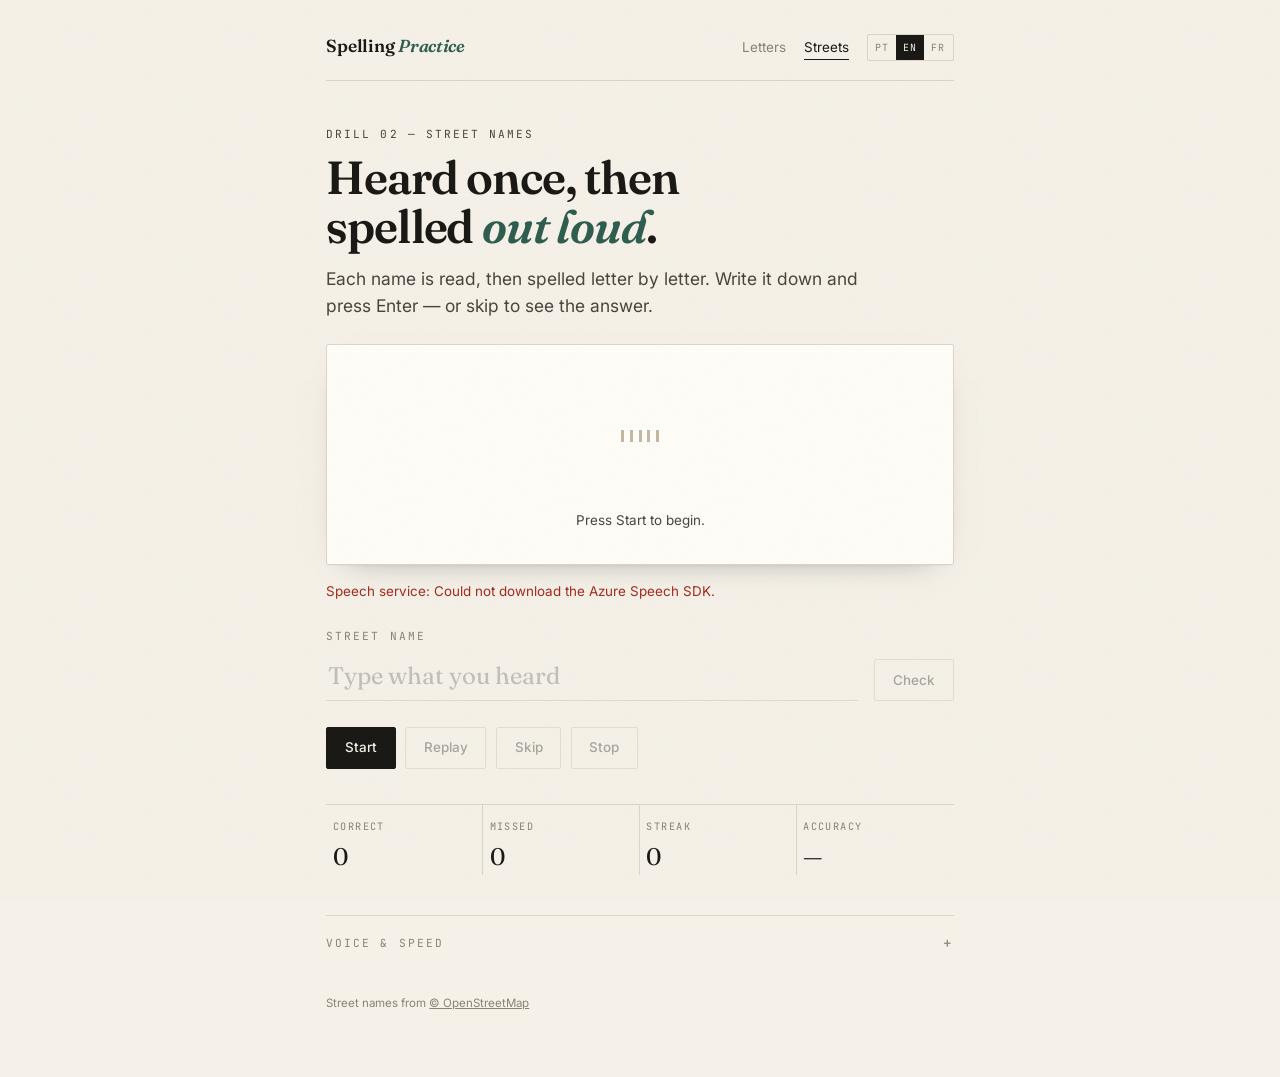
==== commit 616c6321: "Update project to add new functionalities" ====
--- a/street.html
+++ b/street.html
@@ -3,12 +3,13 @@
 <head>
 <meta charset="utf-8">
 <meta name="viewport" content="width=device-width, initial-scale=1, viewport-fit=cover">
-<title>Streets — Spelling Practice</title>
+<title data-i18n="streets.title">Streets — Spelling Practice</title>
 <link rel="icon" href="favicon.svg" type="image/svg+xml">
 <link rel="preconnect" href="https://fonts.googleapis.com">
 <link rel="preconnect" href="https://fonts.gstatic.com" crossorigin>
 <link rel="stylesheet" href="https://fonts.googleapis.com/css2?family=Fraunces:ital,opsz,wght@0,9..144,500;0,9..144,600;1,9..144,600&family=Inter:wght@400;500&family=JetBrains+Mono:wght@400;500&display=swap">
 <link rel="stylesheet" href="app.css">
+<script src="i18n.js"></script>
 </head>
 <body data-page="street">
 <div class="grain" aria-hidden="true"></div>
@@ -16,17 +17,20 @@
 <div class="shell">
   <header class="masthead">
     <a class="wordmark" href="index.html">Spelling <em>Practice</em></a>
-    <nav>
-      <a href="index.html">Letters</a>
-      <a href="street.html" aria-current="page">Streets</a>
-    </nav>
+    <div class="masthead-right">
+      <nav>
+        <a href="index.html" data-i18n="nav.letters">Letters</a>
+        <a href="street.html" aria-current="page" data-i18n="nav.streets">Streets</a>
+      </nav>
+      <div data-lang-picker></div>
+    </div>
   </header>
 
   <main>
     <section class="intro rise">
-      <p class="eyebrow">Drill 02 — Street names</p>
-      <h1>Heard once, then spelled <em>out loud</em>.</h1>
-      <p>Each name is read, then spelled letter by letter. Write it down and press Enter — or skip to see the answer.</p>
+      <p class="eyebrow" data-i18n="streets.eyebrow">Drill 02 — Street names</p>
+      <h1 data-i18n="streets.h1">Heard once, then spelled <em>out loud</em>.</h1>
+      <p data-i18n="streets.lead">Each name is read, then spelled letter by letter. Write it down and press Enter — or skip to see the answer.</p>
     </section>
 
     <section class="stage rise" id="stage" data-state="idle" aria-live="polite">
@@ -34,58 +38,82 @@
         <div class="wave" aria-hidden="true"><i></i><i></i><i></i><i></i><i></i></div>
         <span class="answer-reveal word" id="reveal"></span>
       </div>
-      <p class="prompt" id="msg">Press Start to begin.</p>
+      <p class="prompt" id="msg" data-i18n="common.pressStart">Press Start to begin.</p>
     </section>
 
-    <p class="warn" id="warn">No speech engine is available, so no audio can play.</p>
+    <p class="warn" id="warn" data-i18n="common.warnNoEngine">No speech engine is available, so no audio can play.</p>
 
     <div class="answer rise">
       <label for="answer-street">
-        <span class="eyebrow">Street name</span>
-        <input type="text" id="answer-street" autocomplete="off" autocapitalize="words" spellcheck="false" placeholder="Type what you heard" disabled>
+        <span class="eyebrow" data-i18n="streets.inputLabel">Street name</span>
+        <input type="text" id="answer-street" autocomplete="off" autocapitalize="words" spellcheck="false" data-i18n-placeholder="streets.placeholder" data-i18n-label="streets.inputLabel" placeholder="Type what you heard" disabled>
       </label>
-      <button id="check" disabled>Check</button>
+      <button id="check" data-i18n="btn.check" disabled>Check</button>
     </div>
 
     <div class="controls">
-      <button id="start" class="primary">Start</button>
-      <button id="replay" disabled>Replay</button>
-      <button id="skip" disabled>Skip</button>
-      <button id="stop" disabled>Stop</button>
+      <button id="start" class="primary" data-i18n="btn.start">Start</button>
+      <button id="replay" data-i18n="btn.replay" disabled>Replay</button>
+      <button id="skip" data-i18n="btn.skip" disabled>Skip</button>
+      <button id="stop" data-i18n="btn.stop" disabled>Stop</button>
     </div>
 
     <dl class="scoreboard">
-      <div><dt>Correct</dt><dd id="sCorrect">0</dd></div>
-      <div><dt>Missed</dt><dd id="sWrong">0</dd></div>
-      <div><dt>Streak</dt><dd id="sStreak">0</dd></div>
-      <div><dt>Accuracy</dt><dd id="sAcc">—</dd></div>
+      <div><dt data-i18n="stats.correct">Correct</dt><dd id="sCorrect">0</dd></div>
+      <div><dt data-i18n="stats.missed">Missed</dt><dd id="sWrong">0</dd></div>
+      <div><dt data-i18n="stats.streak">Streak</dt><dd id="sStreak">0</dd></div>
+      <div><dt data-i18n="stats.accuracy">Accuracy</dt><dd id="sAcc">—</dd></div>
     </dl>
 
     <div id="voice-settings"></div>
+
+    <p class="credit">
+      <span data-i18n="streets.credit">Street names from</span>
+      <a href="https://www.openstreetmap.org/copyright" target="_blank" rel="noopener">© OpenStreetMap</a>
+    </p>
   </main>
 </div>
 
 <script src="speech-config.js"></script>
 <script src="speech.js"></script>
 <script src="settings.js"></script>
+<script src="streets.js"></script>
 <script>
 (function(){
-  var STREETS = ["Main Street","Maple Avenue","Oak Lane","Pine Street","Cedar Drive","Elm Street","Willow Court","Chestnut Street","Sycamore Road","Magnolia Boulevard","Walnut Avenue","Hickory Lane","Juniper Way","Birchwood Drive","Cypress Circle","Dogwood Trail","Rosewood Terrace","Lakeshore Drive","Riverside Avenue","Hillcrest Road","Sunset Boulevard","Broadway","Park Place","Washington Street","Lincoln Avenue","Jefferson Road","Franklin Street","Madison Avenue","Jackson Boulevard","Pennsylvania Avenue","Massachusetts Avenue","Connecticut Avenue","Wisconsin Avenue","Mississippi Street","Tennessee Lane","Kentucky Drive","Louisiana Street","Arkansas Road","Colorado Boulevard","Michigan Avenue","Worcester Street","Gloucester Road","Leicester Square","Greenwich Street","Cambridge Court","Oxford Street","Kensington Road","Wellington Avenue","Mulberry Lane","Blueberry Hill","Strawberry Fields","Meadowbrook Drive","Brookside Court","Foxglove Lane","Heather Way","Orchard Street","Vineyard Road","Harbor View Drive","Lighthouse Lane","Seabreeze Avenue","Wildflower Trail","Thistle Street","Quarry Road","Granite Street","Marble Arch","Silverstone Drive","Goldfinch Lane","Nightingale Road","Bluebird Way","Mockingbird Lane","Pheasant Run","Cobblestone Court","Stonebridge Road","Windsor Terrace","Chancellor Way","Liberty Street","Independence Avenue","Constitution Drive","Prospect Street","Edgewater Boulevard","Fairview Avenue","Rosemary Lane","Lavender Court","Honeysuckle Drive","Primrose Path","Buttercup Lane","Cranberry Street","Raspberry Road","Peachtree Street","Applegate Drive","Beechwood Avenue","Aspen Circle","Redwood Highway","Sequoia Drive","Laurel Canyon Road","Schuylkill Avenue","Rue de la Paix"];
+  // Voices measured to render isolated letters clearly; fr-FR-Alain barely does.
+  var VOICE_FOR = {
+    pt: {locale:"pt-PT", voice:"pt-PT-FernandaNeural"},
+    en: {locale:"en-GB", voice:"en-GB-SoniaNeural"},
+    fr: {locale:"fr-FR", voice:"fr-FR-VivienneMultilingualNeural"}
+  };
   var $ = function(id){return document.getElementById(id)};
   var stage=$("stage"), reveal=$("reveal"), msg=$("msg"), answer=$("answer-street");
   var btnStart=$("start"), btnStop=$("stop"), btnReplay=$("replay"), btnCheck=$("check"), btnSkip=$("skip");
   var state={running:false,current:null,waiting:false,correct:0,wrong:0,streak:0,timer:null,bag:[]};
   var speech = window.Speech;
+  var say = function(key, vars){ I18n.setText(msg, key, vars); };
 
   if(!speech || !speech.isSupported()){ $("warn").style.display="block"; btnStart.disabled=true; }
 
   window.SPEECH_CONFIG.onError = function(err){
     var warn = $("warn");
-    warn.textContent = "Speech service: " + (err && err.message ? err.message : err);
+    I18n.setText(warn, "common.speechError", {message: (err && err.message ? err.message : String(err))});
     warn.style.display = "block";
   };
 
   function norm(s){ return s.toLowerCase().replace(/\s+/g," ").trim(); }
+
+  var STREETS = [];
+
+  function loadStreets(){
+    STREETS = Streets.load(I18n.get(), function(fresh){
+      if(I18n.get() === lastLang){ STREETS = fresh; state.bag = []; }
+    });
+    state.bag = [];
+  }
+
+  var lastLang = I18n.get();
+  loadStreets();
 
   function nextWord(){
     if(!state.bag.length){
@@ -98,29 +126,20 @@
 
   var speakToken = 0;
 
-  function delay(ms){ return new Promise(function(resolve){ setTimeout(resolve, ms); }); }
-
-  // Says the name, then spells it letter by letter.
+  // Name, then the spelling, in a single request to keep the pauses tight.
   function speak(text){
     if(!speech || !speech.isSupported()) return;
     speech.cancel();
     var token = ++speakToken;
-    var chars = text.split("");
-    var i = 0;
     stage.dataset.state = "playing";
 
-    function step(){
-      if(token!==speakToken || i>=chars.length) return Promise.resolve();
-      var ch = chars[i++];
-      if(ch===" ") return delay(300).then(step);
-      return speech.speak(ch, {rate:1.05, asCharacters:true}).then(function(finished){
-        if(finished) return delay(120).then(step);
-      });
-    }
-
-    speech.speak(text, {rate:.9}).then(function(finished){
-      if(finished) return delay(450).then(step);
-    }).then(function(){
+    var parts = [{text: text, rate: .9}, {pause: 500}];
+    text.split("").forEach(function(ch){
+      if(ch === " "){ parts.push({pause: 350}); return; }
+      parts.push({text: ch, rate: 1.05, asCharacters: true}, {pause: 150});
+    });
+
+    speech.speakSequence(parts).then(function(){
       if(token===speakToken && stage.dataset.state==="playing") stage.dataset.state = "listening";
     });
   }
@@ -139,7 +158,7 @@
     reveal.textContent = "";
     state.current = nextWord();
     state.waiting = true;
-    msg.textContent = "Type the street name you heard.";
+    say("streets.prompt");
     answer.value=""; answer.disabled=false;
     btnCheck.disabled=false; btnReplay.disabled=false; btnSkip.disabled=false;
     answer.focus();
@@ -153,14 +172,16 @@
     updateStats();
     stage.dataset.state = ok ? "ok" : "bad";
     reveal.textContent = state.current;
-    msg.textContent = ok ? "Correct." : (typed ? "You typed “" + typed + "”." : "Skipped.");
+    if(ok) say("common.correct");
+    else if(typed) say("streets.typed", {typed: typed});
+    else say("streets.skipped");
     state.timer = setTimeout(nextRound, ok?1200:2800);
   }
 
   function check(){
     if(!state.running || !state.waiting) return;
     var typed = answer.value.trim();
-    if(!typed){ msg.textContent="Type what you heard first, or press Skip."; return; }
+    if(!typed){ say("streets.empty"); return; }
     finish(norm(typed)===norm(state.current), typed);
   }
 
@@ -180,7 +201,7 @@
     btnCheck.disabled=true; btnReplay.disabled=true; btnSkip.disabled=true;
     btnStart.disabled=false; btnStop.disabled=true;
     var total=state.correct+state.wrong;
-    msg.textContent = total ? "Stopped — " + state.correct + " of " + total + " correct." : "Stopped.";
+    if(total) say("common.stoppedScore", {correct: state.correct, total: total}); else say("common.stopped");
   }
 
   btnStart.addEventListener("click", start);
@@ -190,8 +211,18 @@
   btnCheck.addEventListener("click", check);
   answer.addEventListener("keydown", function(e){ if(e.key==="Enter"){ e.preventDefault(); check(); } });
 
-  window.SpeechSettings.mount($("voice-settings"), {
-    onChange: function(){ if(state.waiting) speak(state.current); else speech.speak("Oxford Street", {rate:.9}); }
+  var panel = window.SpeechSettings.mount($("voice-settings"), {
+    onChange: function(){ if(state.waiting) speak(state.current); else if(STREETS.length) speech.speak(STREETS[0], {rate:.9}); }
+  });
+
+  panel.selectLocale(VOICE_FOR[I18n.get()].locale, VOICE_FOR[I18n.get()].voice);
+
+  // The names are local to the site language, so the voice has to follow.
+  I18n.onChange(function(lang){
+    lastLang = lang;
+    stop();
+    loadStreets();
+    panel.selectLocale(VOICE_FOR[lang].locale, VOICE_FOR[lang].voice);
   });
 
   if(speech) speech.prime();
--- a/app.css
+++ b/app.css
@@ -115,10 +115,44 @@
   color: var(--accent);
 }
 
+.masthead-right {
+  display: flex;
+  align-items: center;
+  gap: 1.1rem;
+}
+
 .masthead nav {
   display: flex;
   gap: 1.1rem;
   font-size: var(--step--1);
+}
+
+.lang-picker {
+  display: flex;
+  border: 1px solid var(--rule);
+  border-radius: 2px;
+  overflow: hidden;
+}
+
+.lang-picker button {
+  border: 0;
+  border-radius: 0;
+  padding: 0.3rem 0.45rem;
+  font-family: "JetBrains Mono", ui-monospace, monospace;
+  font-size: 0.62rem;
+  font-weight: 400;
+  letter-spacing: 0.1em;
+  color: var(--muted);
+  background: transparent;
+}
+
+.lang-picker button:hover:not([aria-pressed="true"]) {
+  color: var(--ink);
+}
+
+.lang-picker button[aria-pressed="true"] {
+  background: var(--ink);
+  color: var(--paper);
 }
 
 .masthead nav a {
@@ -562,6 +596,21 @@
   color: var(--muted);
 }
 
+.voice-note.tested {
+  margin-top: 0.5rem;
+  font-size: 0.72rem;
+}
+
+.credit {
+  margin: 1.5rem 0 0;
+  font-size: 0.72rem;
+  color: var(--muted);
+}
+
+.credit a {
+  color: inherit;
+}
+
 /* Entrance ---------------------------------------------------------------- */
 
 @media (prefers-reduced-motion: no-preference) {
